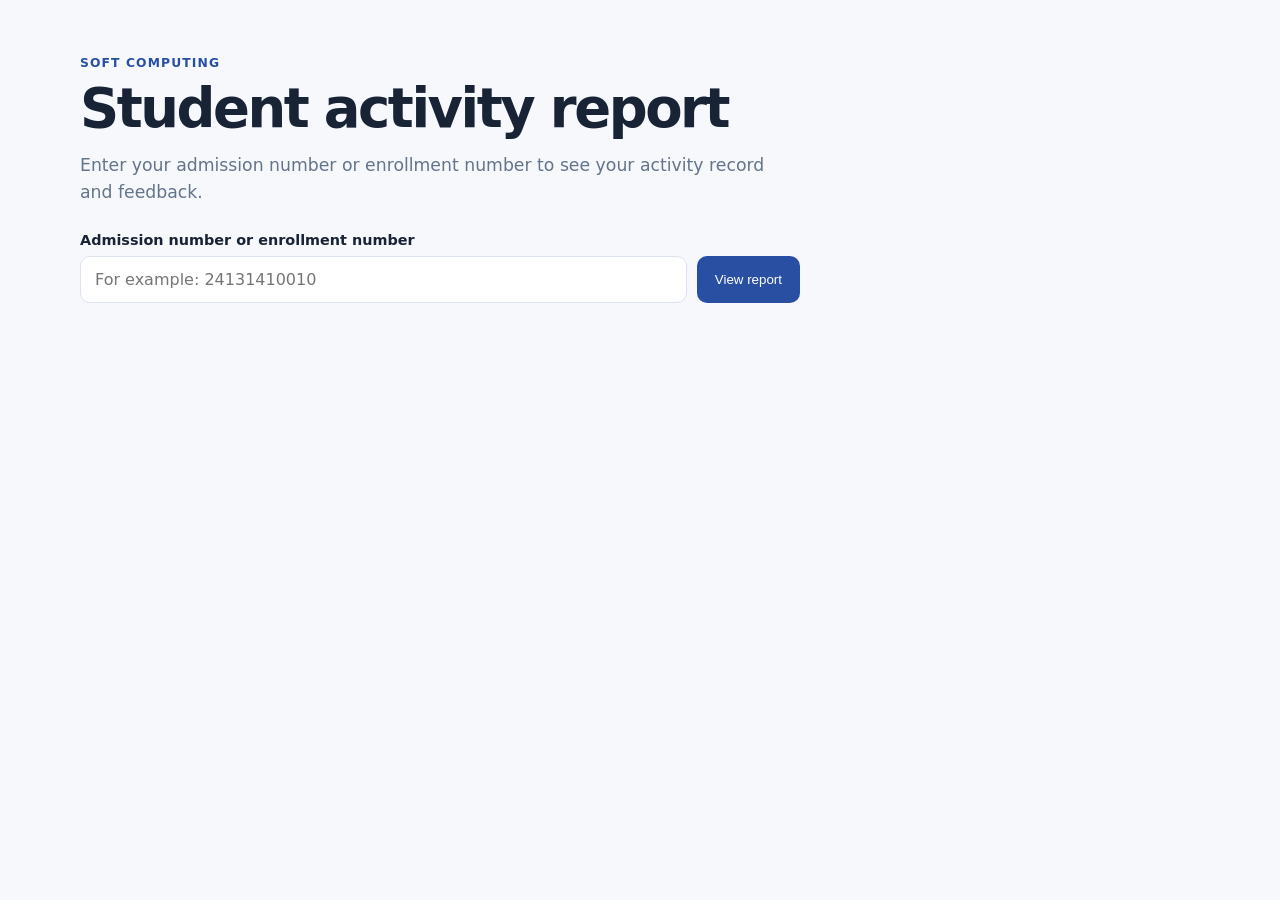
==== student-grade-hub/site/index.html @ 11c0564c "Add student grade hub and GitHub Pages deployment" ====
<!doctype html>
<html lang="en">
  <head>
    <meta charset="utf-8" />
    <meta name="viewport" content="width=device-width, initial-scale=1" />
    <meta name="description" content="View your Soft Computing activity submissions, marks, feedback and performance." />
    <title>Soft Computing · Student Report</title>
    <link rel="stylesheet" href="styles.css" />
  </head>
  <body>
    <main class="shell">
      <section class="hero">
        <p class="eyebrow">Soft Computing</p>
        <h1>Student activity report</h1>
        <p class="intro">Enter your admission number or enrollment number to see your activity record and feedback.</p>
        <form id="lookup-form" class="lookup-form">
          <label for="student-id">Admission number or enrollment number</label>
          <div class="lookup-row">
            <input id="student-id" name="student-id" autocomplete="off" placeholder="For example: 24131410010" required />
            <button type="submit">View report</button>
          </div>
        </form>
        <p id="status-message" class="status-message" aria-live="polite"></p>
      </section>

      <section id="report" class="report hidden" aria-live="polite">
        <header class="student-header">
          <div>
            <p class="eyebrow">Your current standing</p>
            <h2 id="student-name"></h2>
            <p id="student-meta" class="muted"></p>
          </div>
          <div class="score-card">
            <span>Equal-weight score</span>
            <strong id="overall-score"></strong>
            <small>out of 100</small>
          </div>
        </header>

        <div class="summary-grid">
          <article class="metric"><span>Activities</span><strong id="activity-count"></strong></article>
          <article class="metric success"><span>Submitted</span><strong id="submitted-count"></strong></article>
          <article class="metric warning"><span>Not submitted</span><strong id="missing-count"></strong></article>
        </div>

        <section class="panel">
          <div class="panel-heading"><div><p class="eyebrow">Performance</p><h3>Score by activity</h3></div><span class="scale">0–100 scale</span></div>
          <div id="performance-chart" class="chart" role="img" aria-label="Normalized score by activity"></div>
        </section>

        <section class="panel">
          <div class="panel-heading"><div><p class="eyebrow">Activity record</p><h3>Submissions and feedback</h3></div></div>
          <div id="activity-list" class="activity-list"></div>
        </section>
      </section>
    </main>
    <script src="config.js"></script>
    <script src="app.js"></script>
  </body>
</html>
---- student-grade-hub/site/styles.css ----
:root { --ink:#182335; --muted:#64748b; --paper:#f6f8fc; --panel:#fff; --brand:#294fa3; --brand-soft:#e7edff; --green:#147a54; --green-soft:#e5f8ee; --amber:#9a6204; --amber-soft:#fff3d9; --line:#dce3ef; }
* { box-sizing:border-box; }
body { margin:0; font-family:Inter,ui-sans-serif,system-ui,-apple-system,"Segoe UI",sans-serif; background:var(--paper); color:var(--ink); }
.shell { width:min(1120px, calc(100% - 32px)); margin:0 auto; padding:56px 0 80px; }
.hero { max-width:720px; }
.eyebrow { margin:0 0 7px; color:var(--brand); font-size:.77rem; font-weight:750; letter-spacing:.09em; text-transform:uppercase; }
h1,h2,h3,h4,p { margin-top:0; } h1 { margin-bottom:12px; font-size:clamp(2rem,5vw,3.4rem); letter-spacing:-.045em; } h2 { margin-bottom:7px; font-size:clamp(1.45rem,3vw,2.2rem); letter-spacing:-.035em; } h3 { margin-bottom:0; font-size:1.2rem; } h4 { margin:0; font-size:1rem; }
.intro,.muted { color:var(--muted); line-height:1.55; }.intro { font-size:1.08rem; }
.lookup-form { margin-top:26px; }.lookup-form label { display:block; margin-bottom:8px; font-size:.9rem; font-weight:700; }.lookup-row { display:flex; gap:10px; }.lookup-row input { min-width:0; flex:1; border:1px solid var(--line); border-radius:10px; padding:13px 14px; color:var(--ink); font:inherit; }.lookup-row input:focus { outline:3px solid #cbd8ff; border-color:var(--brand); }.lookup-row button { border:0; border-radius:10px; background:var(--brand); color:white; cursor:pointer; font:700 .95rem inherit; padding:0 18px; }.lookup-row button:hover { background:#1f428f; }
.status-message { min-height:20px; margin:12px 0 0; color:var(--muted); }.status-message.error { color:#b42318; }.hidden { display:none; }
.report { margin-top:52px; }.student-header { display:flex; justify-content:space-between; gap:24px; align-items:start; }.score-card { min-width:168px; padding:18px 20px; border-radius:14px; background:var(--brand); color:white; }.score-card span,.score-card small { display:block; opacity:.84; font-size:.8rem; }.score-card strong { display:block; margin:5px 0 0; font-size:2.3rem; letter-spacing:-.06em; }
.summary-grid { display:grid; grid-template-columns:repeat(3,1fr); gap:14px; margin:26px 0; }.metric,.panel,.activity-card { background:var(--panel); border:1px solid var(--line); border-radius:14px; }.metric { padding:18px; }.metric span { color:var(--muted); font-size:.85rem; }.metric strong { display:block; margin-top:4px; font-size:1.8rem; }.metric.success { border-left:4px solid var(--green); }.metric.warning { border-left:4px solid #d89720; }
.panel { padding:24px; margin-top:18px; }.panel-heading { display:flex; align-items:start; justify-content:space-between; gap:16px; }.scale { color:var(--muted); font-size:.85rem; }.chart { margin-top:20px; overflow-x:auto; }.chart svg { display:block; width:100%; min-width:620px; }.grid-line { stroke:var(--line); stroke-width:1; }.axis-label { fill:var(--muted); font-size:11px; }.score-line { fill:none; stroke:var(--brand); stroke-width:3; stroke-linejoin:round; stroke-linecap:round; }.score-dot { fill:var(--brand); stroke:white; stroke-width:2; }.score-dot.missing { fill:#d89720; }
.activity-list { display:grid; grid-template-columns:repeat(2,minmax(0,1fr)); gap:14px; margin-top:20px; }.activity-card { padding:18px; }.activity-top { display:flex; justify-content:space-between; gap:12px; }.activity-type { margin-bottom:5px; color:var(--muted); font-size:.76rem; font-weight:700; }.activity-score { color:var(--brand); font-size:1.15rem; white-space:nowrap; }.pill { display:inline-block; margin-top:15px; border-radius:100px; padding:4px 9px; font-size:.75rem; font-weight:750; }.pill.submitted { background:var(--green-soft); color:var(--green); }.pill.not-submitted { background:var(--amber-soft); color:var(--amber); }.activity-details { margin:11px 0 7px; color:var(--muted); font-size:.88rem; }.feedback { margin:0; line-height:1.48; font-size:.9rem; }
@media (max-width:640px) { .shell { width:min(100% - 24px,1120px); padding-top:36px; }.lookup-row,.student-header { flex-direction:column; }.lookup-row button { min-height:46px; }.score-card { width:100%; }.summary-grid,.activity-list { grid-template-columns:1fr; }.panel { padding:18px; } }
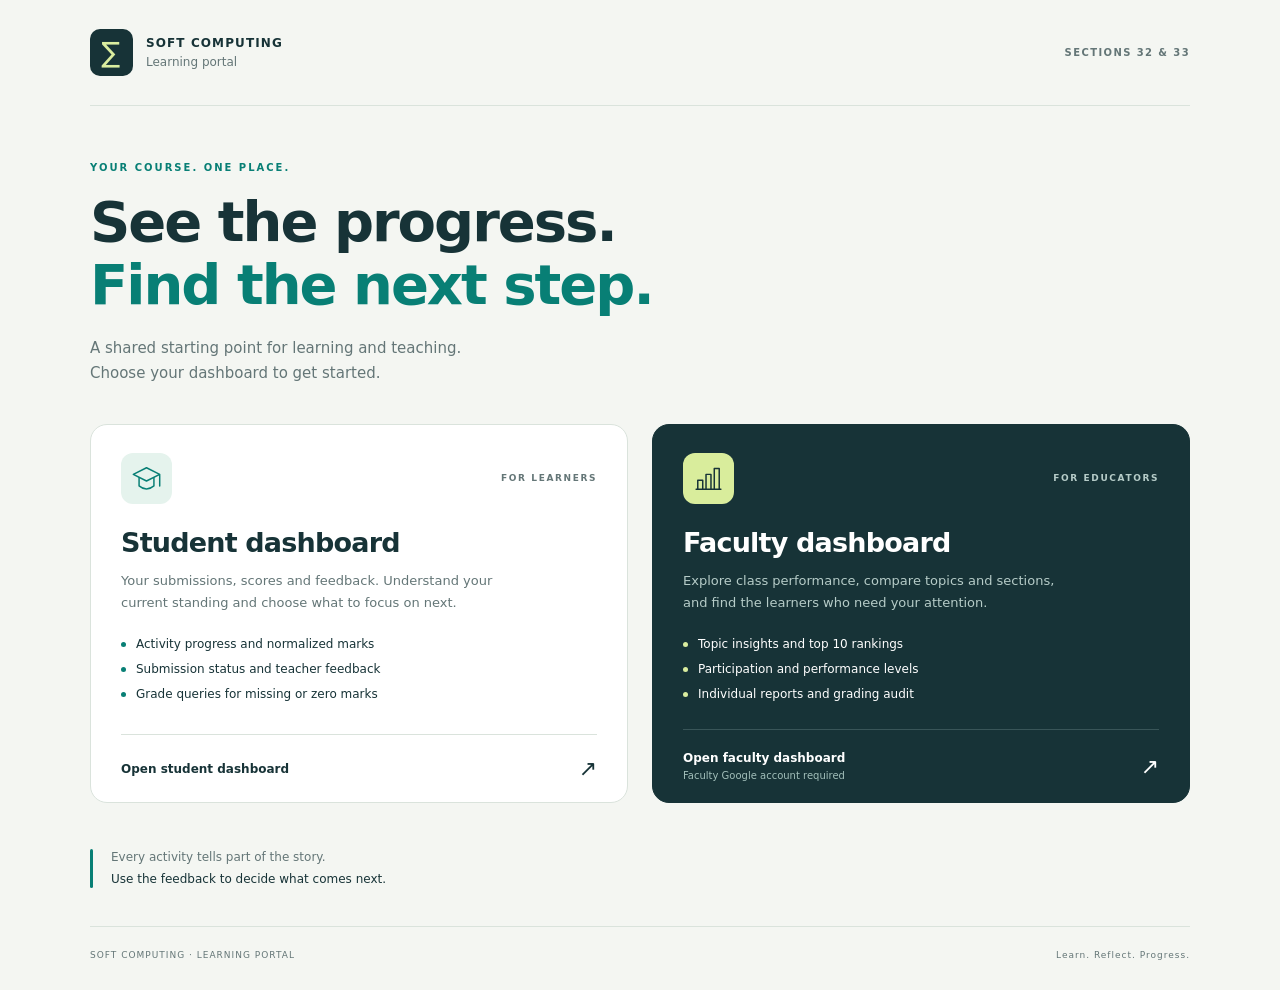
==== commit 89012ade: "Add shared student and faculty portal homepage" ====
--- a/student-grade-hub/site/index.html
+++ b/student-grade-hub/site/index.html
@@ -1,60 +1,34 @@
 <!doctype html>
 <html lang="en">
-  <head>
-    <meta charset="utf-8" />
-    <meta name="viewport" content="width=device-width, initial-scale=1" />
-    <meta name="description" content="View your Soft Computing activity submissions, marks, feedback and performance." />
-    <title>Soft Computing · Student Report</title>
-    <link rel="stylesheet" href="styles.css" />
-  </head>
-  <body>
-    <main class="shell">
-      <section class="hero">
-        <p class="eyebrow">Soft Computing</p>
-        <h1>Student activity report</h1>
-        <p class="intro">Enter your admission number or enrollment number to see your activity record and feedback.</p>
-        <form id="lookup-form" class="lookup-form">
-          <label for="student-id">Admission number or enrollment number</label>
-          <div class="lookup-row">
-            <input id="student-id" name="student-id" autocomplete="off" placeholder="For example: 24131410010" required />
-            <button type="submit">View report</button>
-          </div>
-        </form>
-        <p id="status-message" class="status-message" aria-live="polite"></p>
+<head>
+  <meta charset="utf-8">
+  <meta name="viewport" content="width=device-width,initial-scale=1">
+  <meta name="description" content="The Soft Computing portal for student progress and faculty analytics.">
+  <title>Soft Computing · Learning Portal</title>
+  <link rel="stylesheet" href="portal.css">
+</head>
+<body>
+  <div class="portal-shell">
+    <header class="portal-header"><a class="brand" href="./"><span class="brand-symbol" aria-hidden="true">∑</span><span>SOFT COMPUTING<small>Learning portal</small></span></a><span class="course-tag">SECTIONS 32 &amp; 33</span></header>
+    <main>
+      <section class="welcome"><p class="eyebrow">YOUR COURSE. ONE PLACE.</p><h1>See the progress.<br><span>Find the next step.</span></h1><p class="intro">A shared starting point for learning and teaching.<br>Choose your dashboard to get started.</p></section>
+      <section class="dashboard-options" aria-label="Choose your dashboard">
+        <a class="dashboard-card student-card" href="student.html">
+          <div class="card-top"><span class="card-icon" aria-hidden="true"><svg viewBox="0 0 40 40" fill="none"><path d="m4 15 16-8 16 8-16 8-16-8Z"/><path d="M11 19v10c6 5 12 5 18 0V19M36 16v13"/></svg></span><span class="role">FOR LEARNERS</span></div>
+          <h2>Student dashboard</h2><p>Your submissions, scores and feedback. Understand your current standing and choose what to focus on next.</p>
+          <ul><li>Activity progress and normalized marks</li><li>Submission status and teacher feedback</li><li>Grade queries for missing or zero marks</li></ul>
+          <div class="card-bottom"><span>Open student dashboard</span><span class="arrow" aria-hidden="true">↗</span></div>
+        </a>
+        <a class="dashboard-card faculty-card" href="https://script.google.com/a/macros/galgotiasuniversity.edu.in/s/AKfycbwj2f4Sim6vEeJdb4eNKKUQdaNsVQcVuao0o82GLAUuG_37XNwbYzbQxoSg6DumhyDN/exec?action=teacher">
+          <div class="card-top"><span class="card-icon" aria-hidden="true"><svg viewBox="0 0 40 40" fill="none"><path d="M7 32V22h6v10M17 32V15h6v17M27 32V8h6v24M5 33h30"/></svg></span><span class="role">FOR EDUCATORS</span></div>
+          <h2>Faculty dashboard</h2><p>Explore class performance, compare topics and sections, and find the learners who need your attention.</p>
+          <ul><li>Topic insights and top 10 rankings</li><li>Participation and performance levels</li><li>Individual reports and grading audit</li></ul>
+          <div class="card-bottom"><span>Open faculty dashboard<small>Faculty Google account required</small></span><span class="arrow" aria-hidden="true">↗</span></div>
+        </a>
       </section>
-
-      <section id="report" class="report hidden" aria-live="polite">
-        <header class="student-header">
-          <div>
-            <p class="eyebrow">Your current standing</p>
-            <h2 id="student-name"></h2>
-            <p id="student-meta" class="muted"></p>
-          </div>
-          <div class="score-card">
-            <span>Equal-weight score</span>
-            <strong id="overall-score"></strong>
-            <small>out of 100</small>
-          </div>
-        </header>
-
-        <div class="summary-grid">
-          <article class="metric"><span>Activities</span><strong id="activity-count"></strong></article>
-          <article class="metric success"><span>Submitted</span><strong id="submitted-count"></strong></article>
-          <article class="metric warning"><span>Not submitted</span><strong id="missing-count"></strong></article>
-        </div>
-
-        <section class="panel">
-          <div class="panel-heading"><div><p class="eyebrow">Performance</p><h3>Score by activity</h3></div><span class="scale">0–100 scale</span></div>
-          <div id="performance-chart" class="chart" role="img" aria-label="Normalized score by activity"></div>
-        </section>
-
-        <section class="panel">
-          <div class="panel-heading"><div><p class="eyebrow">Activity record</p><h3>Submissions and feedback</h3></div></div>
-          <div id="activity-list" class="activity-list"></div>
-        </section>
-      </section>
+      <section class="portal-note"><span class="note-line" aria-hidden="true"></span><p>Every activity tells part of the story.<br><strong>Use the feedback to decide what comes next.</strong></p></section>
     </main>
-    <script src="config.js"></script>
-    <script src="app.js"></script>
-  </body>
+    <footer><span>SOFT COMPUTING · LEARNING PORTAL</span><span>Learn. Reflect. Progress.</span></footer>
+  </div>
+</body>
 </html>
--- a/student-grade-hub/site/portal.css
+++ b/student-grade-hub/site/portal.css
@@ -0,0 +1 @@
+:root{--ink:#173337;--muted:#647677;--teal:#087f75;--lime:#daed9f;--paper:#f4f6f2;--border:#dae3dc}*{box-sizing:border-box}body{margin:0;background:var(--paper);color:var(--ink);font-family:Inter,ui-sans-serif,system-ui,-apple-system,"Segoe UI",sans-serif}.portal-shell{width:min(1100px,calc(100% - 48px));margin:auto}.portal-header{display:flex;justify-content:space-between;align-items:center;padding:29px 0;border-bottom:1px solid var(--border)}a{color:inherit;text-decoration:none}.brand{display:flex;align-items:center;gap:13px;font-size:12px;font-weight:800;letter-spacing:1.1px}.brand-symbol{display:grid;place-items:center;width:43px;height:47px;border-radius:10px;background:var(--ink);color:var(--lime);font-size:28px;font-weight:500}.brand small{display:block;font-size:12px;font-weight:400;letter-spacing:0;color:var(--muted);margin-top:5px}.course-tag{font-size:10px;letter-spacing:1.4px;color:var(--muted);font-weight:650}.welcome{padding:56px 0 30px}.eyebrow{margin:0 0 18px;font-size:10px;letter-spacing:2px;font-weight:750;color:var(--teal)}h1{font-size:clamp(34px,4.9vw,56px);line-height:1.12;letter-spacing:-2px;margin:0 0 20px;font-weight:750}h1 span{color:var(--teal)}.intro{font-size:15px;line-height:1.65;color:var(--muted);margin:0}.dashboard-options{display:grid;grid-template-columns:1fr 1fr;gap:24px;padding:8px 0}.dashboard-card{display:flex;flex-direction:column;background:white;border:1px solid var(--border);border-radius:17px;padding:28px 30px 0;transition:transform .15s,border-color .15s,box-shadow .15s}.dashboard-card:hover{transform:translateY(-4px);border-color:#8dbeb1;box-shadow:0 10px 25px #183c3310}.dashboard-card:focus-visible,.brand:focus-visible{outline:3px solid var(--teal);outline-offset:5px}.card-top{display:flex;align-items:center;justify-content:space-between;margin-bottom:23px}.card-icon{width:51px;height:51px;background:#e5f3ed;border-radius:12px;padding:9px;color:var(--teal)}.card-icon svg{width:100%;height:100%;stroke:currentColor;stroke-width:1.8;stroke-linecap:round;stroke-linejoin:round}.role{font-size:9px;letter-spacing:1.6px;color:var(--muted);font-weight:700}h2{margin:0 0 12px;font-size:27px;letter-spacing:-.8px}.dashboard-card p{margin:0;color:var(--muted);font-size:13px;line-height:1.7;max-width:390px}.dashboard-card ul{list-style:none;padding:0;margin:23px 0 28px;display:grid;gap:11px;font-size:12px}.dashboard-card li{display:flex;align-items:center;gap:10px}.dashboard-card li:before{content:"";flex:0 0 5px;height:5px;border-radius:50%;background:var(--teal)}.card-bottom{margin-top:auto;border-top:1px solid var(--border);padding:21px 0;display:flex;justify-content:space-between;align-items:center;font-size:12px;font-weight:700}.card-bottom small{display:block;font-weight:400;font-size:10px;margin-top:5px;color:var(--muted)}.arrow{font-size:22px;font-weight:400}.faculty-card{background:var(--ink);border-color:var(--ink);color:white}.faculty-card .card-icon{background:#d9ed9c;color:var(--ink)}.faculty-card p,.faculty-card .role{color:#b6ccc8}.faculty-card .card-bottom{border-color:#395558}.faculty-card .card-bottom small{color:#a2bfba}.faculty-card li:before{background:var(--lime)}.portal-note{display:flex;align-items:center;gap:18px;padding:36px 0}.note-line{width:3px;height:39px;background:var(--teal);border-radius:2px}.portal-note p{margin:0;font-size:12px;line-height:1.8;color:var(--muted)}.portal-note strong{font-weight:500;color:var(--ink)}footer{padding:23px 0 30px;border-top:1px solid var(--border);display:flex;justify-content:space-between;gap:12px;color:var(--muted);font-size:9px;letter-spacing:1px}@media(max-width:650px){.portal-shell{width:calc(100% - 32px)}.portal-header{padding:22px 0}.course-tag{font-size:8px;letter-spacing:.5px}.welcome{padding:38px 0 25px}h1{letter-spacing:-1.3px}.intro{font-size:14px}.dashboard-options{grid-template-columns:1fr;gap:18px}.dashboard-card{padding:25px 23px 0}h2{font-size:25px}.portal-note{padding:29px 0}footer{font-size:8px;flex-wrap:wrap}}@media(prefers-reduced-motion:reduce){.dashboard-card{transition:none}.dashboard-card:hover{transform:none}}
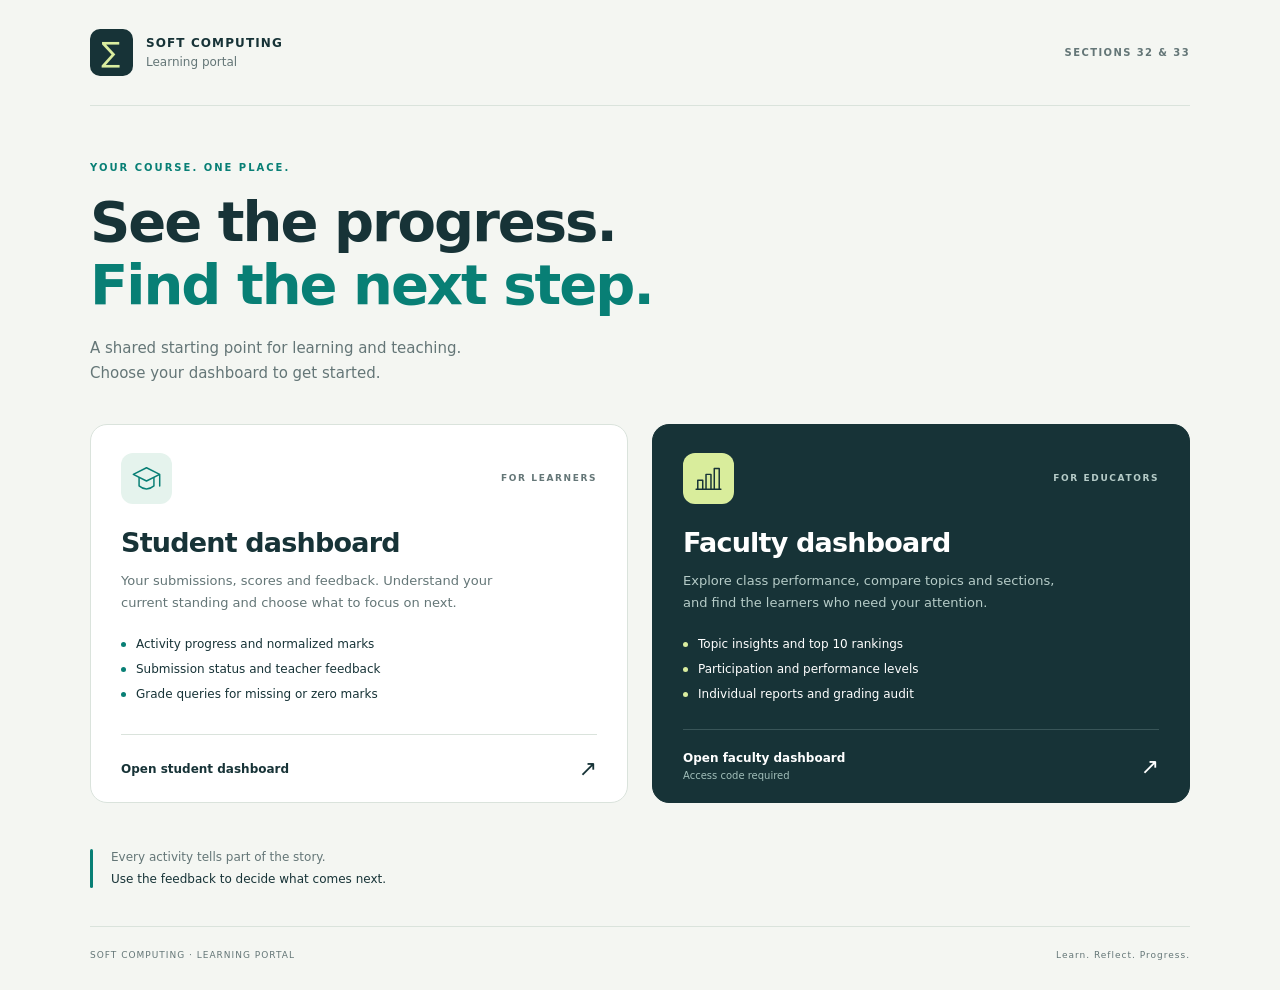
==== commit 0ddc9e71: "Connect faculty portal to access-code dashboard" ====
--- a/student-grade-hub/site/index.html
+++ b/student-grade-hub/site/index.html
@@ -19,11 +19,11 @@
           <ul><li>Activity progress and normalized marks</li><li>Submission status and teacher feedback</li><li>Grade queries for missing or zero marks</li></ul>
           <div class="card-bottom"><span>Open student dashboard</span><span class="arrow" aria-hidden="true">↗</span></div>
         </a>
-        <a class="dashboard-card faculty-card" href="https://script.google.com/a/macros/galgotiasuniversity.edu.in/s/AKfycbwj2f4Sim6vEeJdb4eNKKUQdaNsVQcVuao0o82GLAUuG_37XNwbYzbQxoSg6DumhyDN/exec?action=teacher">
+        <a class="dashboard-card faculty-card" href="https://script.google.com/macros/s/AKfycbzughLfW4vcpW4eujWa4CDf87O7rurrAAi1kMTQ8s8utUwJX6CN0M0wdxIHvozqQ_JQ/exec">
           <div class="card-top"><span class="card-icon" aria-hidden="true"><svg viewBox="0 0 40 40" fill="none"><path d="M7 32V22h6v10M17 32V15h6v17M27 32V8h6v24M5 33h30"/></svg></span><span class="role">FOR EDUCATORS</span></div>
           <h2>Faculty dashboard</h2><p>Explore class performance, compare topics and sections, and find the learners who need your attention.</p>
           <ul><li>Topic insights and top 10 rankings</li><li>Participation and performance levels</li><li>Individual reports and grading audit</li></ul>
-          <div class="card-bottom"><span>Open faculty dashboard<small>Faculty Google account required</small></span><span class="arrow" aria-hidden="true">↗</span></div>
+          <div class="card-bottom"><span>Open faculty dashboard<small>Access code required</small></span><span class="arrow" aria-hidden="true">↗</span></div>
         </a>
       </section>
       <section class="portal-note"><span class="note-line" aria-hidden="true"></span><p>Every activity tells part of the story.<br><strong>Use the feedback to decide what comes next.</strong></p></section>
